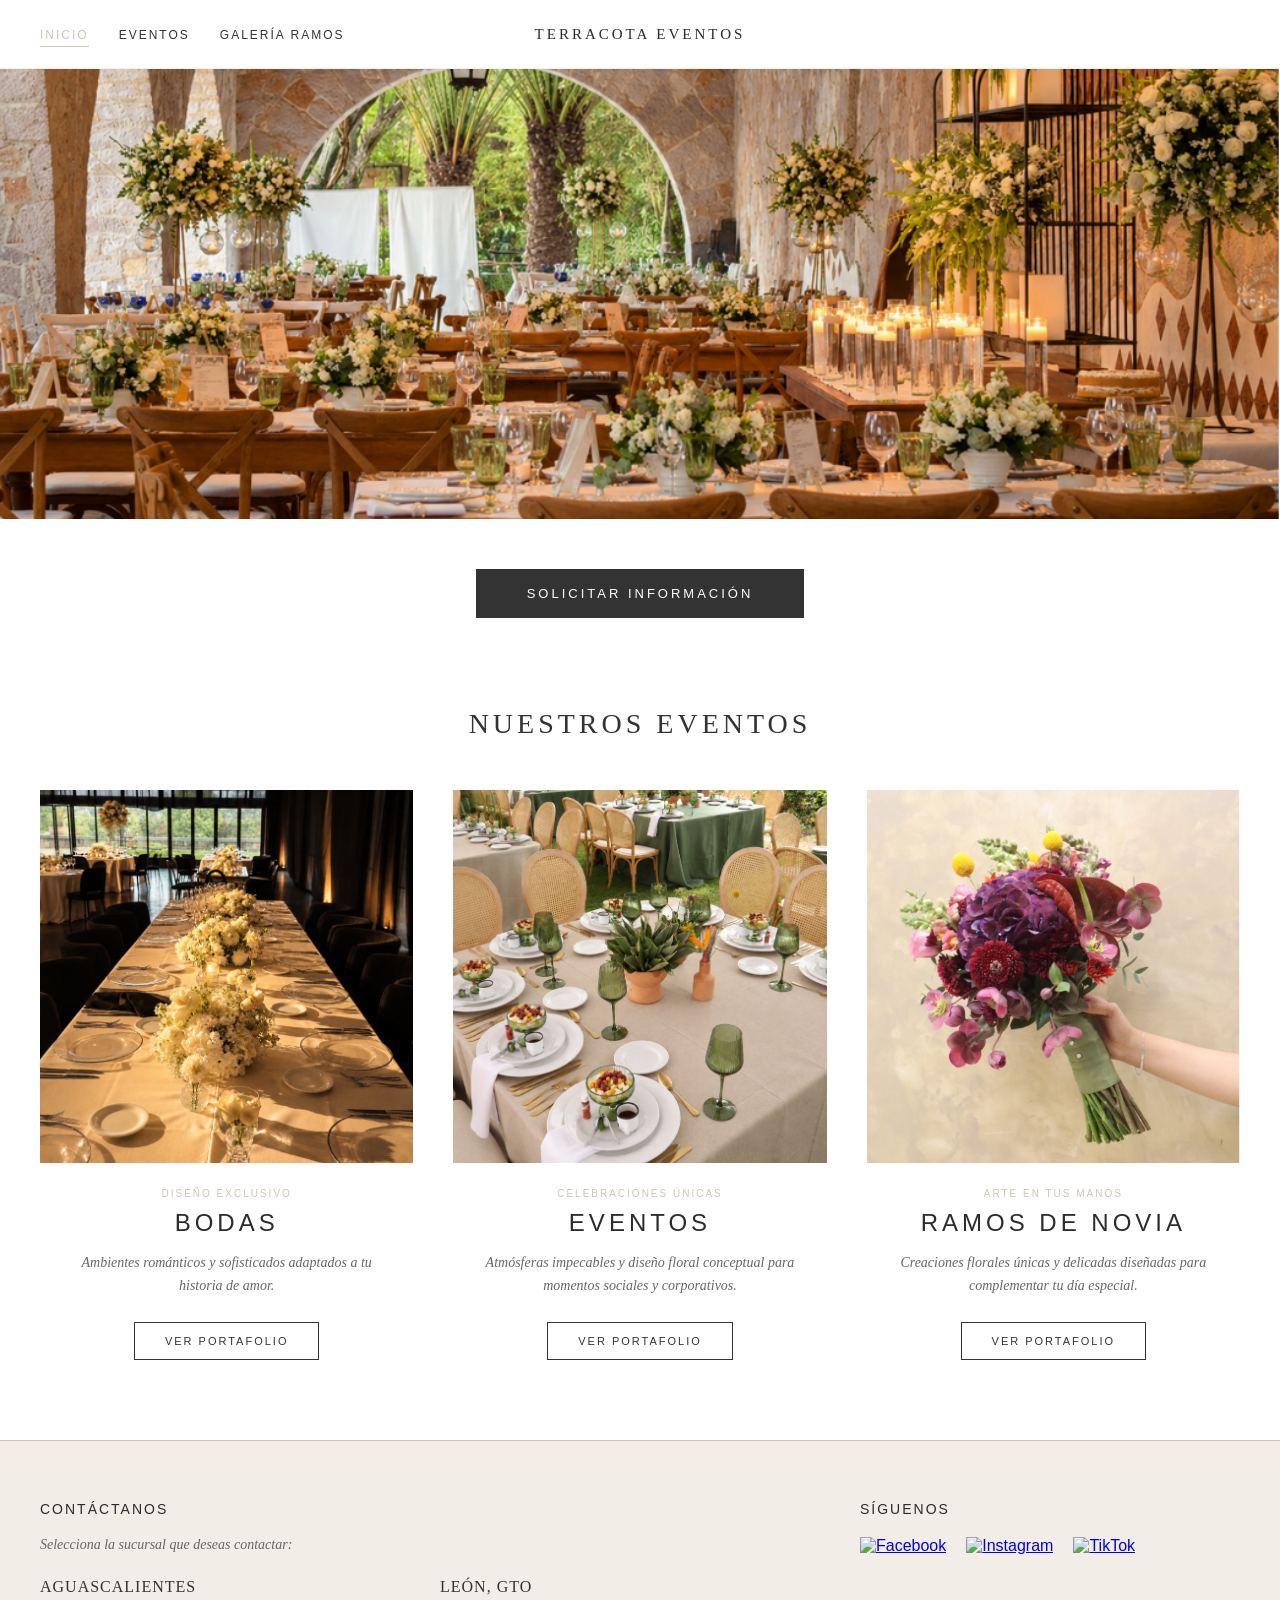
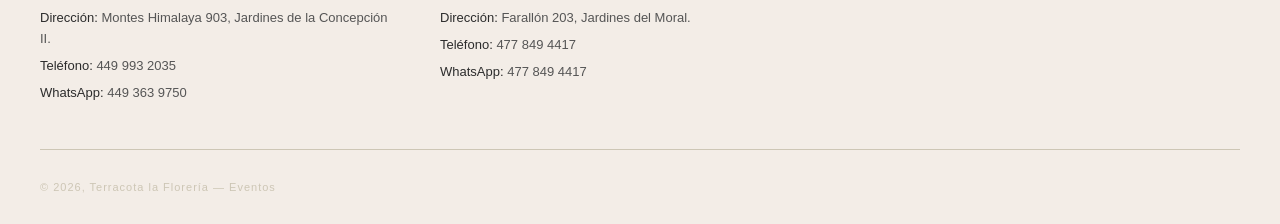
==== index.html @ b7d8bb21 "Subiendo Terracota Eventos" ====
<!DOCTYPE html>
<html lang="es">

<head>
    <meta charset="UTF-8">
    <meta name="viewport" content="width=device-width, initial-scale=1.0">

    <title>Terracota Eventos</title>

    <link rel="icon" type="image/png" href="IMG/TC LOGO.png">
    <link rel="stylesheet" href="styles.css">
</head>

<body>

    <!-- MENÚ SUPERIOR TERRACOTA -->
    <header class="sitio-header">

        <div class="contenedor-menu">

            <!-- Botón hamburguesa para celulares -->
            <button
                class="menu-toggle"
                aria-label="Abrir menú"
                aria-expanded="false"
                aria-controls="menu-navegacion"
                type="button">

                <span></span>
                <span></span>
                <span></span>

            </button>

            <!-- Bloque 1: Enlaces de navegación -->
            <nav class="menu-principal" id="menu-navegacion">

                <ul>
                    <li>
                        <a href="#" class="activo">INICIO</a>
                    </li>

                    <li>
                        <a href="#">EVENTOS</a>
                    </li>

                    <li>
                        <a href="ramosdenovia.html">GALERÍA RAMOS</a>
                    </li>
                </ul>

            </nav>

            <!-- Bloque 2: Logo centrado -->
            <div class="logo-centro">

                <a href="">TERRACOTA EVENTOS</a>

            </div>

            <!-- Bloque 3: Espacio derecho -->
            <div class="menu-derecha-vacio"></div>

        </div>

    </header>


    <main>

        <!-- SECCIÓN DEL BANNER -->
        <section class="seccion-banner">

            <img
                src="IMG/BANNER.png"
                alt="Banner Terracota"
                class="banner-imagen">

        </section>


        <!-- CONTENIDO E INFORMACIÓN -->
        <section class="contenido-evento">

            <a href="#contacto" class="btn-elegante">
                SOLICITAR INFORMACIÓN
            </a>

        </section>


        <!-- PORTAFOLIO DE EVENTOS -->
        <section class="seccion-portafolio">

            <h2 class="titulo-portafolio">
                NUESTROS EVENTOS
            </h2>

            <div class="rejilla-portafolio">

                <!-- COLUMNA 1: BODAS -->
                <div class="columna-evento">

                    <div class="contenedor-foto">

                        <img
                            src="IMG/BODA.png"
                            alt="Bodas Terracota"
                            class="foto-evento">

                    </div>

                    <span class="etiqueta-categoria">
                        DISEÑO EXCLUSIVO
                    </span>

                    <h3 class="nombre-evento">
                        BODAS
                    </h3>

                    <p class="extracto-evento">
                        Ambientes románticos y sofisticados adaptados a tu historia de amor.
                    </p>

                    <a href="#" class="btn-ver-mas">
                        VER PORTAFOLIO
                    </a>

                </div>


                <!-- COLUMNA 2: EVENTOS -->
                <div class="columna-evento">

                    <div class="contenedor-foto">

                        <img
                            src="IMG/EVENTOS.png"
                            alt="Eventos Terracota"
                            class="foto-evento">

                    </div>

                    <span class="etiqueta-categoria">
                        CELEBRACIONES ÚNICAS
                    </span>

                    <h3 class="nombre-evento">
                        EVENTOS
                    </h3>

                    <p class="extracto-evento">
                        Atmósferas impecables y diseño floral conceptual para momentos sociales y corporativos.
                    </p>

                    <a href="#" class="btn-ver-mas">
                        VER PORTAFOLIO
                    </a>

                </div>


                <!-- COLUMNA 3: RAMOS DE NOVIA -->
                <div class="columna-evento">

                    <div class="contenedor-foto">

                        <img
                            src="IMG/PORTADARAMO.png"
                            alt="Ramos de Novia Terracota"
                            class="foto-evento">

                    </div>

                    <span class="etiqueta-categoria">
                        ARTE EN TUS MANOS
                    </span>

                    <h3 class="nombre-evento">
                        RAMOS DE NOVIA
                    </h3>

                    <p class="extracto-evento">
                        Creaciones florales únicas y delicadas diseñadas para complementar tu día especial.
                    </p>

                    <a href="ramosdenovia.html" class="btn-ver-mas">
                        VER PORTAFOLIO
                    </a>

                </div>

            </div>

        </section>

    </main>


    <!-- PIE DE PÁGINA -->
    <footer class="sitio-footer">

        <div class="contenedor-footer">

            <!-- BLOQUE 1: CONTACTO Y SUCURSALES -->
            <div class="footer-columna contacto-sucursales">

                <h4 class="footer-titulo">
                    CONTÁCTANOS
                </h4>

                <p class="footer-subtitulo">
                    Selecciona la sucursal que deseas contactar:
                </p>

                <div class="sucursales-info">

                    <!-- AGUASCALIENTES -->
                    <div class="sucursal">

                        <h5>AGUASCALIENTES</h5>

                        <p>
                            <strong>Dirección:</strong>
                            Montes Himalaya 903, Jardines de la Concepción II.
                        </p>

                        <p>
                            <strong>Teléfono:</strong>
                            449 993 2035
                        </p>

                        <p>
                            <strong>WhatsApp:</strong>
                            449 363 9750
                        </p>

                    </div>


                    <!-- LEÓN -->
                    <div class="sucursal">

                        <h5>LEÓN, GTO</h5>

                        <p>
                            <strong>Dirección:</strong>
                            Farallón 203, Jardines del Moral.
                        </p>

                        <p>
                            <strong>Teléfono:</strong>
                            477 849 4417
                        </p>

                        <p>
                            <strong>WhatsApp:</strong>
                            477 849 4417
                        </p>

                    </div>

                </div>

            </div>


            <!-- BLOQUE 2: REDES SOCIALES -->
            <div class="footer-columna redes-sociales">

                <h4 class="footer-titulo">
                    SÍGUENOS
                </h4>

                <div class="iconos-redes">

                    <a
                        href="https://facebook.com"
                        target="_blank"
                        rel="noopener noreferrer"
                        class="enlace-red-img">

                        <img
                            src="IMG/facebook.png"
                            alt="Facebook"
                            class="icon-img">

                    </a>


                    <a
                        href="https://instagram.com"
                        target="_blank"
                        rel="noopener noreferrer"
                        class="enlace-red-img">

                        <img
                            src="IMG/instagram.png"
                            alt="Instagram"
                            class="icon-img">

                    </a>


                    <a
                        href="https://tiktok.com"
                        target="_blank"
                        rel="noopener noreferrer"
                        class="enlace-red-img">

                        <img
                            src="IMG/tiktok.png"
                            alt="TikTok"
                            class="icon-img">

                    </a>

                </div>

            </div>

        </div>


        <!-- DERECHOS RESERVADOS -->
        <div class="footer-base">

            <p>
                &copy; 2026, Terracota la Florería — Eventos
            </p>

        </div>

    </footer>


    <!-- FUNCIONAMIENTO DEL MENÚ HAMBURGUESA -->
    <script>

        document.addEventListener('DOMContentLoaded', function() {

            const header = document.querySelector('.sitio-header');
            const boton = document.querySelector('.menu-toggle');
            const enlaces = document.querySelectorAll('.menu-principal a');

            if (!header || !boton) return;

            // Abrir y cerrar menú
            boton.addEventListener('click', function() {

                const abierto = header.classList.toggle('menu-abierto');

                boton.setAttribute('aria-expanded', abierto);

                boton.setAttribute(
                    'aria-label',
                    abierto ? 'Cerrar menú' : 'Abrir menú'
                );

            });

            // Cerrar menú al seleccionar un enlace
            enlaces.forEach(function(enlace) {

                enlace.addEventListener('click', function() {

                    header.classList.remove('menu-abierto');

                    boton.setAttribute('aria-expanded', 'false');

                    boton.setAttribute('aria-label', 'Abrir menú');

                });

            });

            // Cerrar menú con la tecla Escape
            document.addEventListener('keydown', function(event) {

                if (event.key === 'Escape') {

                    header.classList.remove('menu-abierto');

                    boton.setAttribute('aria-expanded', 'false');

                    boton.setAttribute('aria-label', 'Abrir menú');

                }

            });

        });

    </script>

</body>

</html>
---- styles.css ----
/* --- CONFIGURACIÓN BASE --- */
body {
    font-family: -apple-system, BlinkMacSystemFont, "Segoe UI", Roboto, Arial, sans-serif;
    background-color: #ffffff;
    color: #2c2c2c;
    margin: 0;
    padding: 0;
    box-sizing: border-box;
}

/* --- MENÚ SUPERIOR (ESTILO SHOPIFY PERFECCIONADO) --- */
.sitio-header {
    background-color: #ffffff;
    border-bottom: 1px solid #f0f0f0;
    padding: 25px 40px;
    position: relative;
    z-index: 1000;
}

.contenedor-menu {
    max-width: 1400px;
    margin: 0 auto;
    display: grid;
    grid-template-columns: 1fr auto 1fr;
    align-items: center;
}

/* Enlaces a la izquierda */
.menu-principal ul {
    list-style: none;
    margin: 0;
    padding: 0;
    display: flex;
    gap: 30px;
}

.menu-principal a {
    text-decoration: none;
    color: #333333;
    font-size: 12px;
    letter-spacing: 2px;
    transition: color 0.3s, border-color 0.3s;
    padding-bottom: 4px;
    border-bottom: 1px solid transparent;
}

/* Interacción al pasar el mouse y estado Activo */
.menu-principal a:hover,
.menu-principal a.activo {
    color: #CDC6B5;
    border-bottom: 1px solid #CDC6B5;
}

/* Logo centrado */
.logo-centro {
    text-align: center;
}

.logo-centro a {
    text-decoration: none;
    color: #2c2c2c;
    font-family: "Times New Roman", Georgia, serif;
    font-size: 15px;
    letter-spacing: 3px;
}

/* Bloque derecho vacío */
.menu-derecha-vacio {
    width: 100%;
}

/* Botón hamburguesa oculto en escritorio */
.menu-toggle {
    display: none;
}

/* --- SECCIÓN DEL BANNER FOTO LIMPIA --- */
.seccion-banner {
    width: 100%;
    max-height: 450px;
    overflow: hidden;
}

.banner-imagen {
    width: 100%;
    height: 100%;
    object-fit: cover;
}

/* --- SECCIÓN DE CONTENIDO ABAJO --- */
.contenido-evento {
    text-align: center;
    padding: 50px 20px;
}

.titulo-principal {
    font-family: "Times New Roman", Georgia, serif;
    font-size: 42px;
    letter-spacing: 4px;
    margin: 0 0 10px 0;
}

.subtitulo-evento {
    font-size: 18px;
    letter-spacing: 6px;
    color: #CDC6B5;
    display: block;
}

.descripcion-baja {
    font-family: "Times New Roman", Georgia, serif;
    font-size: 16px;
    font-style: italic;
    color: #666666;
    margin: 20px 0 30px 0;
}

/* --- BOTÓN ESTILO BOUTIQUE --- */
.btn-elegante {
    display: inline-block;
    background-color: #333333;
    color: #ffffff;
    text-decoration: none;
    padding: 16px 50px;
    font-size: 13px;
    letter-spacing: 3px;
    font-weight: 500;
    border: 1px solid #333333;
    transition: background-color 0.3s, border-color 0.3s;
}

.btn-elegante:hover {
    background-color: #CDC6B5;
    border-color: #CDC6B5;
}

/* --- SECCIÓN PORTAFOLIO DE EVENTOS --- */
.seccion-portafolio {
    max-width: 1400px;
    margin: 40px auto 80px auto;
    padding: 0 40px;
}

.titulo-portafolio {
    text-align: center;
    font-family: "Times New Roman", Georgia, serif;
    font-size: 28px;
    letter-spacing: 4px;
    color: #333333;
    margin-bottom: 50px;
    font-weight: 300;
}

.rejilla-portafolio {
    display: grid;
    grid-template-columns: repeat(3, 1fr);
    gap: 40px;
}

.columna-evento {
    text-align: center;
    display: flex;
    flex-direction: column;
    align-items: center;
}

/* Contenedor cuadrado */
.contenedor-foto {
    width: 100%;
    aspect-ratio: 1 / 1;
    overflow: hidden;
    margin-bottom: 25px;
    background-color: #fbfbfa;
}

.foto-evento {
    width: 100%;
    height: 100%;
    object-fit: cover;
    transition: transform 0.5s ease;
}

.columna-evento:hover .foto-evento {
    transform: scale(1.04);
}

/* Textos del portafolio */
.etiqueta-categoria {
    font-size: 10px;
    letter-spacing: 2px;
    color: #CDC6B5;
    margin-bottom: 10px;
    font-weight: 400;
    display: block;
}

.nombre-evento {
    font-family: -apple-system, BlinkMacSystemFont, sans-serif;
    font-size: 24px;
    font-weight: 300;
    letter-spacing: 4px;
    color: #2c2c2c;
    margin: 0 0 15px 0;
}

.extracto-evento {
    font-family: "Times New Roman", Georgia, serif;
    font-size: 14px;
    font-style: italic;
    color: #666666;
    line-height: 1.6;
    max-width: 320px;
    margin: 0 0 25px 0;
}

/* --- BOTÓN MINIMALISTA EDITORIAL --- */
.btn-ver-mas {
    display: inline-block;
    text-decoration: none;
    color: #333333;
    border: 1px solid #333333;
    padding: 12px 30px;
    font-size: 11px;
    letter-spacing: 2px;
    font-weight: 500;
    transition: all 0.3s ease;
    background-color: transparent;
}

.btn-ver-mas:hover {
    color: #ffffff;
    background-color: #CDC6B5;
    border-color: #CDC6B5;
}

/* ==========================================================================
   CATÁLOGO DE RAMOS (4 COLUMNAS)
   ========================================================================== */

.rejilla-ramos {
    display: grid !important;
    grid-template-columns: repeat(4, 1fr) !important;
    gap: 55px 35px !important;
    max-width: 1400px;
    margin: 0 auto 60px auto;
}

.rejilla-ramos .contenedor-foto {
    width: 100%;
    aspect-ratio: 1 / 1 !important;
    height: auto;
    background-color: #f4f4f2;
    border: 1px solid #e5e5e0;
    margin-bottom: 15px;
    overflow: hidden;
}

.nombre-evento-catalogo {
    font-family: -apple-system, BlinkMacSystemFont, "Segoe UI", Roboto, sans-serif;
    font-size: 13px;
    letter-spacing: 2px;
    font-weight: 400;
    margin: 0 0 5px 0;
    color: #2c2c2c;
    text-align: center;
}

/* ==========================================================================
   SISTEMA DE ADAPTABILIDAD
   ========================================================================== */

/* Tablets y laptops pequeñas */
@media (max-width: 1024px) {
    .rejilla-ramos {
        grid-template-columns: repeat(2, 1fr) !important;
        gap: 40px 30px !important;
    }
}

/* Tablets */
@media (max-width: 992px) {
    .carrusel-deslizable {
        grid-template-columns: repeat(2, 1fr);
        gap: 20px;
    }
}

/* ==========================================================================
   MENÚ HAMBURGUESA Y AJUSTES PARA CELULARES
   ========================================================================== */

@media (max-width: 768px) {

    /* ENCABEZADO */
    .sitio-header {
        padding: 18px 20px;
        position: relative;
        z-index: 1000;
    }

    .contenedor-menu {
        display: grid;
        grid-template-columns: 1fr auto 1fr;
        align-items: center;
        position: relative;
        min-height: 28px;
    }

    /* BOTÓN HAMBURGUESA */
    .menu-toggle {
        display: flex;
        position: absolute;
        left: 0;
        top: 50%;
        transform: translateY(-50%);
        flex-direction: column;
        justify-content: center;
        align-items: center;
        gap: 5px;
        width: 30px;
        height: 30px;
        padding: 3px;
        border: none;
        background: transparent;
        cursor: pointer;
        z-index: 1002;
    }

    .menu-toggle span {
        display: block;
        width: 22px;
        height: 1.5px;
        background-color: #333333;
        transition: transform 0.3s ease, opacity 0.3s ease;
    }

    /* LOGO CENTRADO */
    .logo-centro {
        grid-column: 2;
        text-align: center;
        white-space: nowrap;
    }

    .logo-centro a {
        font-size: 14px;
        letter-spacing: 2px;
    }

    /* OCULTAR ESPACIO DERECHO */
    .menu-derecha-vacio {
        display: none;
    }

    /* MENÚ CERRADO */
    .menu-principal {
        display: none;
        position: absolute;
        top: calc(100% + 18px);
        left: -20px;
        width: calc(100% + 40px);
        box-sizing: border-box;
        padding: 25px 25px 30px;
        background-color: #F5EFE6;
        border-top: 1px solid #f0f0f0;
        box-shadow: 0 8px 15px rgba(0, 0, 0, 0.05);
        z-index: 1001;
    }

    /* MENÚ ABIERTO */
    .sitio-header.menu-abierto .menu-principal {
        display: block;
    }

    .menu-principal ul {
        display: flex;
        flex-direction: column;
        align-items: flex-start;
        gap: 22px;
        margin: 0;
        padding: 0;
    }

    .menu-principal li {
        width: 100%;
    }

    .menu-principal a {
        display: inline-block;
        font-size: 12px;
        letter-spacing: 2px;
        padding-bottom: 5px;
    }

    /* ANIMACIÓN DE HAMBURGUESA A X */
    .sitio-header.menu-abierto .menu-toggle span:nth-child(1) {
        transform: translateY(6.5px) rotate(45deg);
    }

    .sitio-header.menu-abierto .menu-toggle span:nth-child(2) {
        opacity: 0;
    }

    .sitio-header.menu-abierto .menu-toggle span:nth-child(3) {
        transform: translateY(-6.5px) rotate(-45deg);
    }

    /* PORTAFOLIO */
    .rejilla-portafolio {
        grid-template-columns: 1fr;
        gap: 50px;
    }

    /* FOOTER */
    .contenedor-footer {
        grid-template-columns: 1fr;
        gap: 40px;
    }

    .sucursales-info {
        grid-template-columns: 1fr;
        gap: 30px;
    }
}

/* CELULARES PEQUEÑOS */
@media (max-width: 576px) {

    .carrusel-deslizable {
        grid-template-columns: 1fr;
    }

    .rejilla-ramos {
        grid-template-columns: 1fr !important;
        gap: 45px 0 !important;
    }

    .seccion-portafolio {
        padding: 0 20px;
    }

    .titulo-portafolio {
        font-size: 24px;
        letter-spacing: 3px;
    }

    .sitio-footer {
        padding: 45px 20px 20px;
    }
}

/* ==========================================================================
   PIE DE PÁGINA
   ========================================================================== */

.sitio-footer {
    background-color: #F3EDE7;
    border-top: 1px solid #CDC6B5;
    padding: 60px 40px 20px 40px;
    margin-top: 80px;
}

.contenedor-footer {
    max-width: 1400px;
    margin: 0 auto;
    display: grid;
    grid-template-columns: 2fr 1fr;
    gap: 60px;
}

.footer-titulo {
    font-family: -apple-system, BlinkMacSystemFont, sans-serif;
    font-size: 14px;
    font-weight: 500;
    letter-spacing: 2px;
    color: #2c2c2c;
    margin: 0 0 20px 0;
}

.footer-subtitulo {
    font-family: "Times New Roman", Georgia, serif;
    font-size: 14px;
    font-style: italic;
    color: #666666;
    margin-bottom: 25px;
}

/* Distribución de sucursales */
.sucursales-info {
    display: grid;
    grid-template-columns: 1fr 1fr;
    gap: 40px;
}

.sucursal h5 {
    font-family: "Times New Roman", Georgia, serif;
    font-size: 16px;
    letter-spacing: 1px;
    color: #333333;
    margin: 0 0 12px 0;
    font-weight: normal;
}

.sucursal p {
    font-size: 13px;
    line-height: 1.6;
    color: #555555;
    margin: 6px 0;
}

.sucursal strong {
    color: #2c2c2c;
    font-weight: 500;
}

/* Redes sociales */
.iconos-redes {
    display: flex;
    flex-direction: row;
    gap: 20px;
    align-items: center;
}

.icon-img {
    width: 24px;
    height: 24px;
    object-fit: contain;
    transition: transform 0.3s ease;
}

.icon-img:hover {
    transform: scale(1.1);
}

/* Créditos finales */
.footer-base {
    max-width: 1400px;
    margin: 40px auto 0 auto;
    padding-top: 20px;
    border-top: 1px solid #CDC6B5;
    text-align: left;
}

.footer-base p {
    font-size: 11px;
    color: #CDC6B5;
    letter-spacing: 1px;
}

/* ==========================================================================
   PAGINACIÓN MINIMALISTA
   ========================================================================== */

.paginacion-shopify {
    display: flex !important;
    justify-content: center !important;
    align-items: center !important;
    gap: 25px !important;
    margin: 60px auto 20px auto !important;
    width: 100% !important;
    clear: both !important;
}

.paginacion-shopify .pagina-numero,
.paginacion-shopify .pagina-flecha {
    text-decoration: none !important;
    font-family: -apple-system, BlinkMacSystemFont, "Segoe UI", Roboto, sans-serif !important;
    font-size: 15px !important;
    color: #707070 !important;
    padding-bottom: 5px !important;
    border-bottom: 2px solid transparent !important;
    transition: all 0.3s ease !important;
}

/* Número activo */
.paginacion-shopify .pagina-numero.activa {
    color: #2c2c2c !important;
    border-bottom: 2px solid #2c2c2c !important;
    font-weight: 500 !important;
}

/* Interacción */
.paginacion-shopify .pagina-numero:hover,
.paginacion-shopify .pagina-flecha:hover {
    color: #CDC6B5 !important;
}
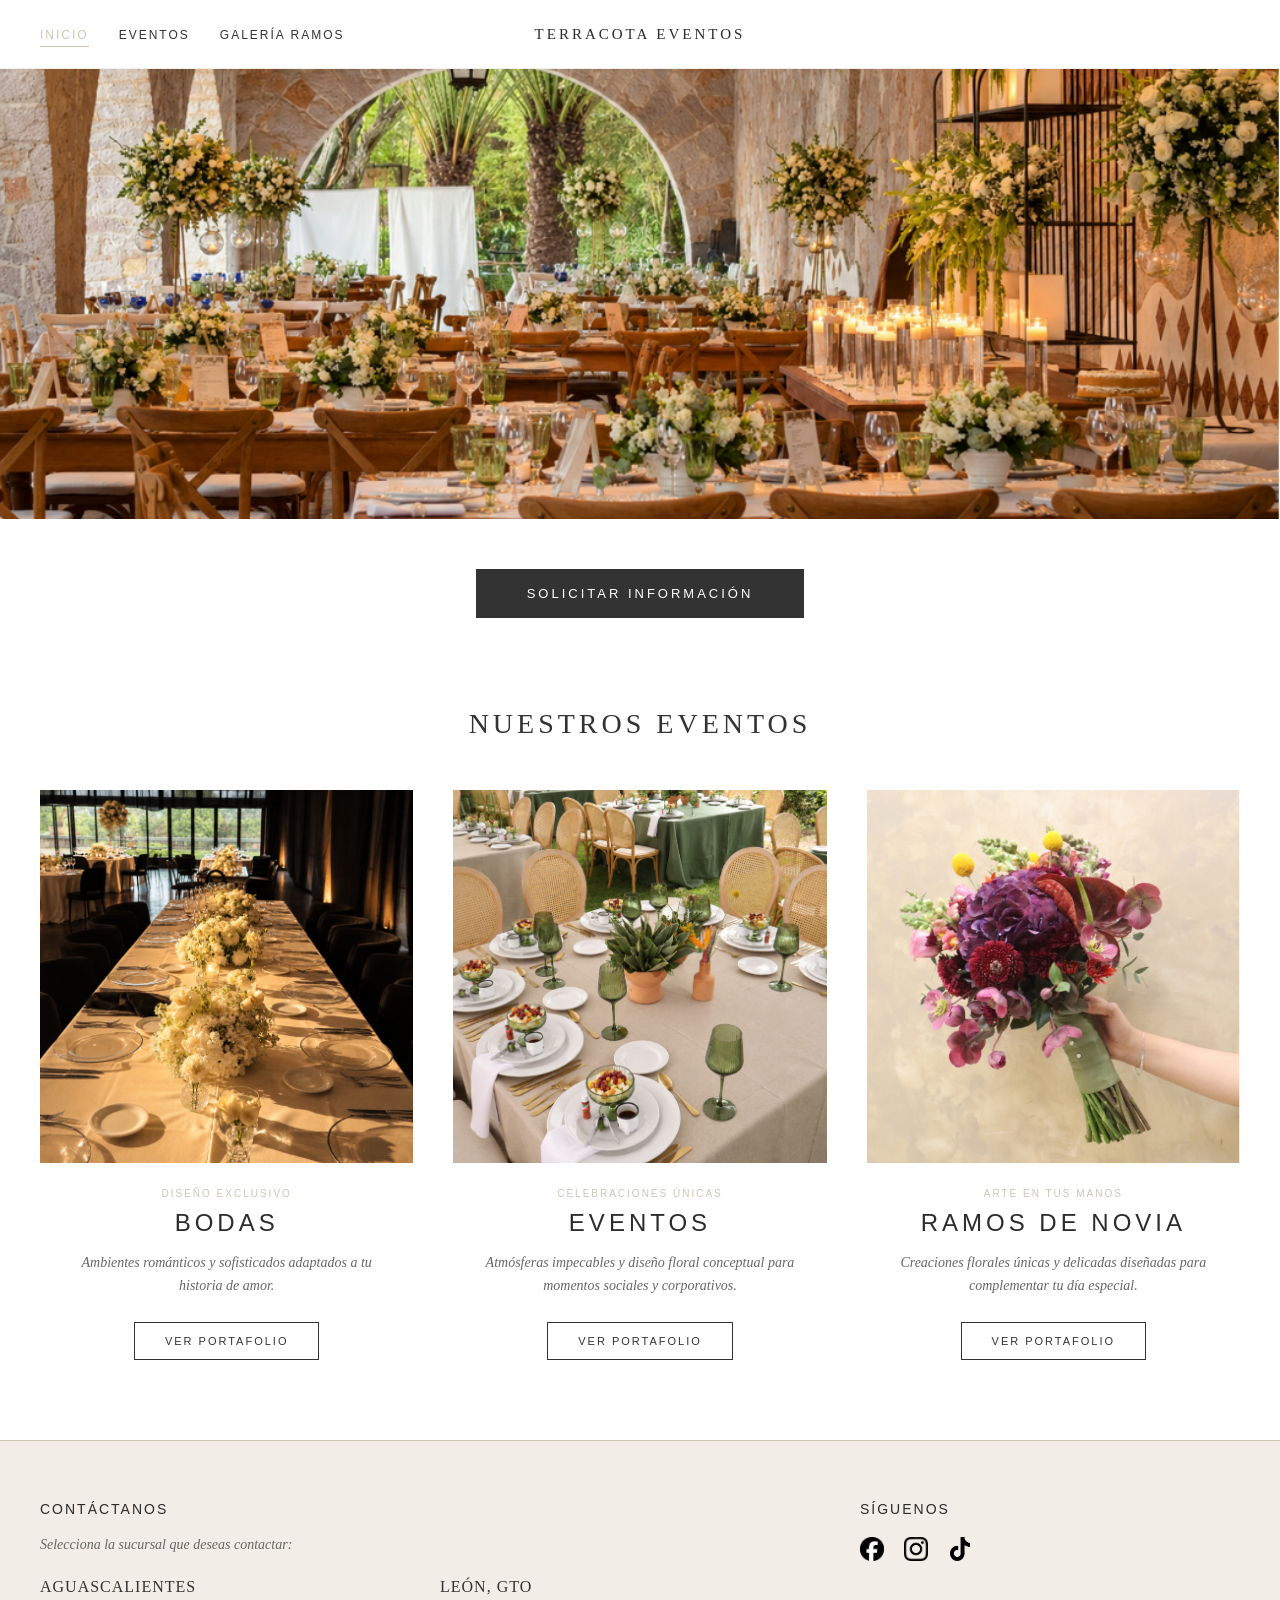
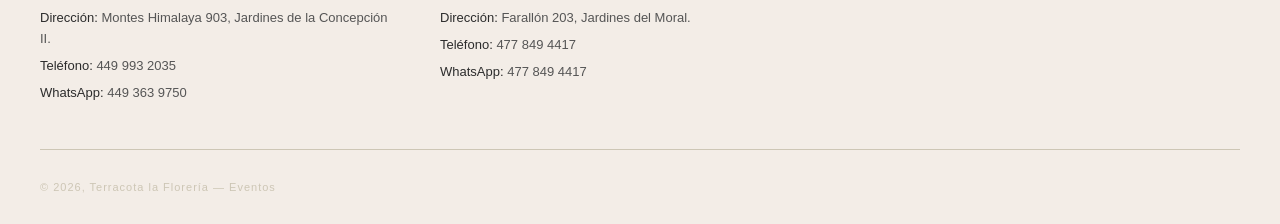
==== commit d26f652d: "Update social media image sources to uppercase" ====
--- a/index.html
+++ b/index.html
@@ -282,7 +282,7 @@
                         class="enlace-red-img">
 
                         <img
-                            src="IMG/facebook.png"
+                            src="IMG/FACEBOOK.png"
                             alt="Facebook"
                             class="icon-img">
 
@@ -296,7 +296,7 @@
                         class="enlace-red-img">
 
                         <img
-                            src="IMG/instagram.png"
+                            src="IMG/INSTAGRAM.png"
                             alt="Instagram"
                             class="icon-img">
 
@@ -310,7 +310,7 @@
                         class="enlace-red-img">
 
                         <img
-                            src="IMG/tiktok.png"
+                            src="IMG/TIKTOK.png"
                             alt="TikTok"
                             class="icon-img">
 
